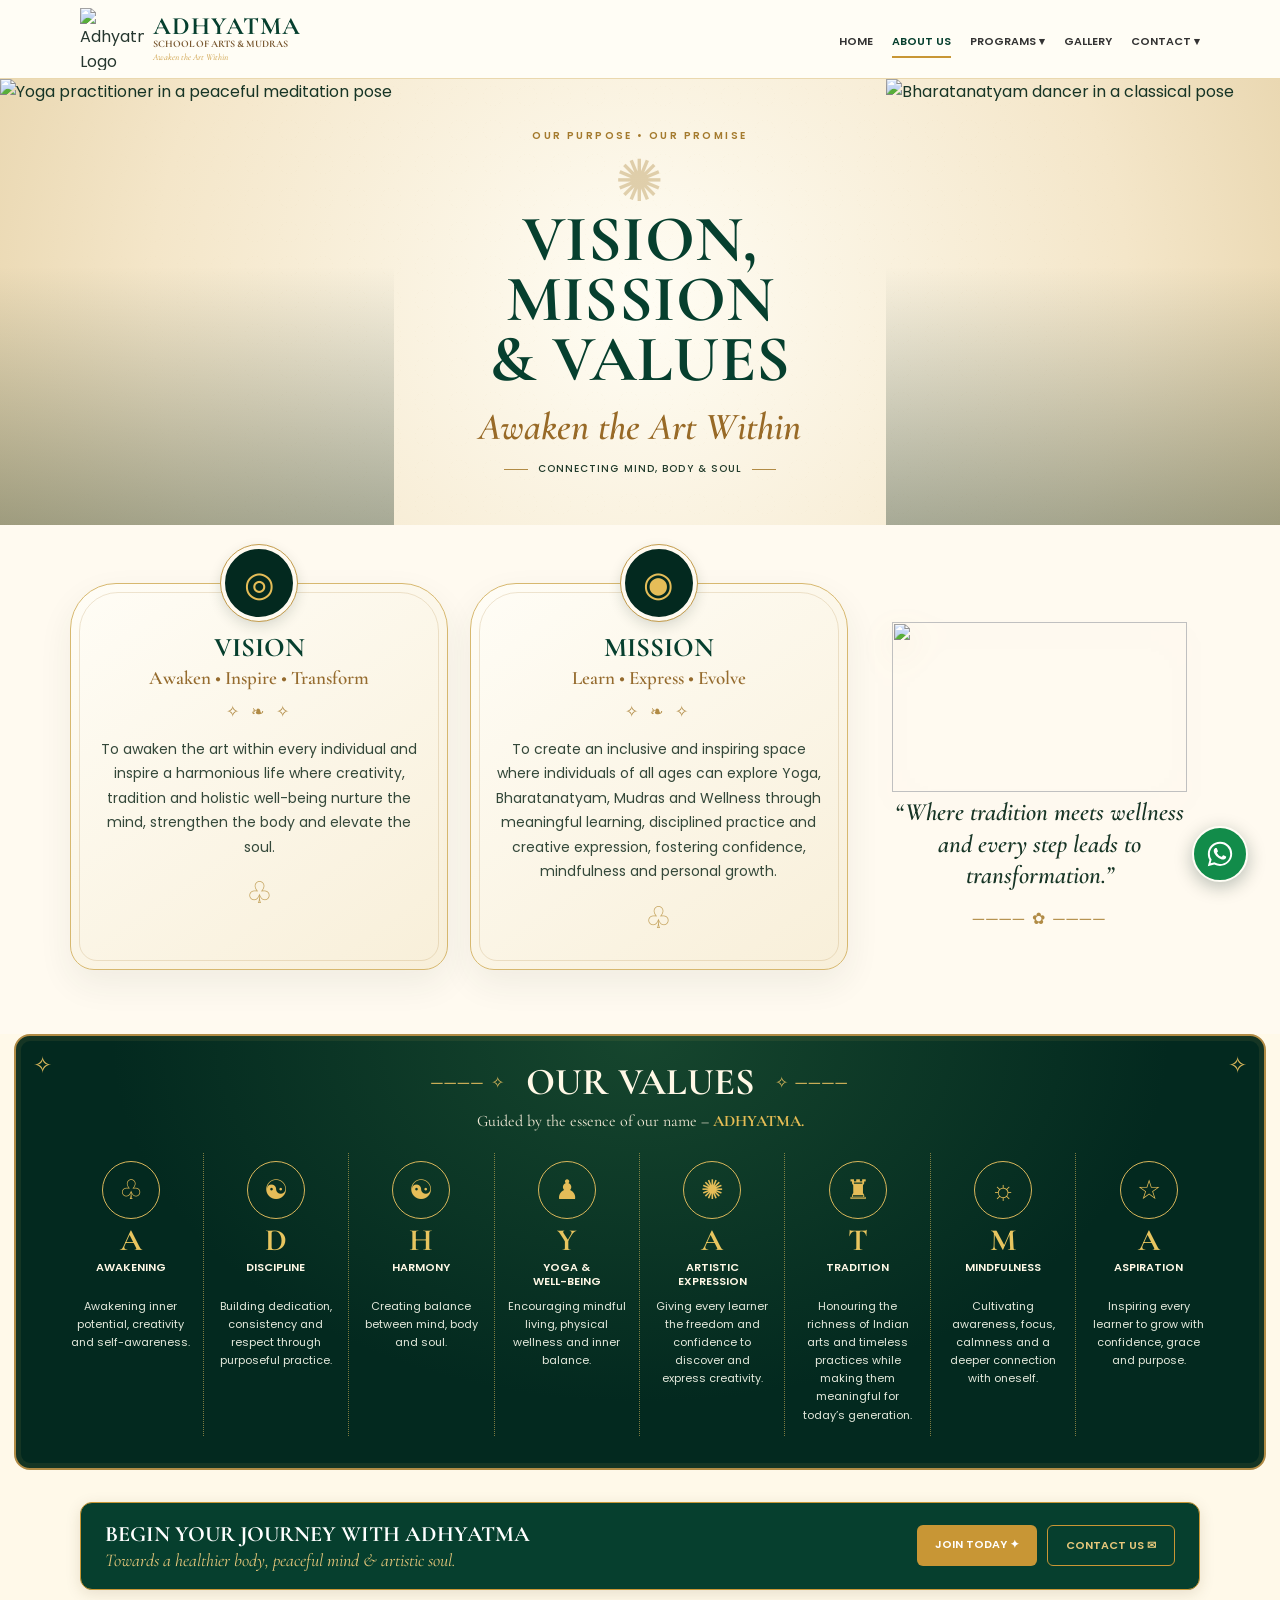
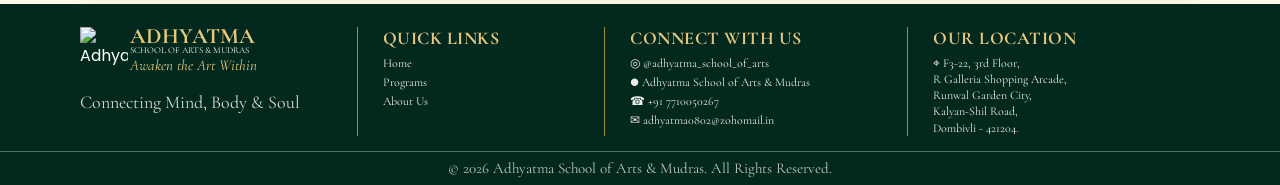
==== about.html @ d67752d2 "Add files via upload" ====
<!DOCTYPE html>
<html lang="en">

<head>
  <meta charset="UTF-8">
  <meta name="viewport" content="width=device-width, initial-scale=1.0">
  <meta name="description" content="Discover the vision, mission and values of Adhyatma School of Arts & Mudras.">
  <title>About Us | Adhyatma School of Arts &amp; Mudras</title>
  <link rel="preconnect" href="https://fonts.googleapis.com">
  <link rel="preconnect" href="https://fonts.gstatic.com" crossorigin>
  <link
    href="https://fonts.googleapis.com/css2?family=Cormorant+Garamond:wght@400;500;600;700&family=Poppins:wght@400;500;600;700&display=swap"
    rel="stylesheet">
  <link rel="stylesheet" href="style.css">
  <link rel="stylesheet" href="about.css">
</head>

<body>
  <!-- =====================================================
     HEADER
===================================================== -->
  <header class="header">
    <div class="container navbar">

      <a href="index.html#home" class="logo">
        <img src="images/adhyatma_logo.png" alt="Adhyatma Logo">

        <div class="logo-text">
          <h2>ADHYATMA</h2>
          <span>SCHOOL OF ARTS &amp; MUDRAS</span>
          <small>Awaken the Art Within</small>
        </div>
      </a>

      <button class="menu-btn" type="button" onclick="toggleMenu()" aria-label="Toggle menu" aria-expanded="false">
        ☰
      </button>

      <nav class="nav-links">

        <!-- HOME: no active class on About page -->
        <a href="index.html">HOME</a>

        <!-- ABOUT US: active page -->
        <a href="about.html" class="active" aria-current="page">
          ABOUT US
        </a>

        <div class="dropdown">
          <a href="index.html#programs" class="dropbtn" aria-haspopup="true">
            PROGRAMS ▾
          </a>

          <div class="dropdown-menu">
            <a href="yoga.html">YOGA</a>
            <a href="bharatanatyam.html">BHARATANATYAM</a>
            <a href="arts.html">ARTS</a>
            <a href="instruments.html">INSTRUMENTS</a>
          </div>
        </div>

        <a href="gallery.html">GALLERY</a>

        <div class="dropdown">
          <a href="index.html#programs" class="dropbtn" aria-haspopup="true">CONTACT ▾</a>
          <div class="dropdown-menu">
            <a href="https://wa.me/917710050267?text=Hello%20Adhyatma%20School%20of%20Arts%20%26%20Mudras%2C%20I%20would%20like%20to%20know%20more%20about%20your%20programs."
              target="_blank">WhatsApp</a>
            <a href="https://forms.gle/Y6gcfh5QdWSYf93k7" target="_blank">Register</a>
          </div>
        </div>
      </nav>
    </div>
  </header>


  <main class="about-page">
    <!-- Hero -->
    <section class="about-hero">
      <div class="hero-art hero-art-yoga">
        <img src="images/home-left-hero.png" alt="Yoga practitioner in a peaceful meditation pose">
      </div>
      <div class="hero-center">
        <span class="about-kicker">OUR PURPOSE • OUR PROMISE</span>
        <div class="hero-mandala" aria-hidden="true">✺</div>
        <h1>VISION, MISSION<br>&amp; VALUES</h1>
        <p class="hero-script">Awaken the Art Within</p>
        <div class="hero-subline"><span></span> CONNECTING MIND, BODY &amp; SOUL <span></span></div>
      </div>
      <div class="hero-art hero-art-dance">
        <img src="images/home-right-hero.png" alt="Bharatanatyam dancer in a classical pose">
      </div>
    </section>

    <!-- Vision and mission -->
    <section class="purpose-grid" aria-label="Our vision and mission">
      <article class="purpose-card">
        <div class="purpose-icon" aria-hidden="true">◎</div>
        <h2>VISION</h2>
        <p class="purpose-motto">Awaken • Inspire • Transform</p>
        <span class="tiny-flourish" aria-hidden="true">✧ ❧ ✧</span>
        <p>To awaken the art within every individual and inspire a harmonious life where creativity, tradition and
          holistic well-being nurture the mind, strengthen the body and elevate the soul.</p>
        <span class="card-lotus" aria-hidden="true">♧</span>
      </article>

      <article class="purpose-card">
        <div class="purpose-icon" aria-hidden="true">◉</div>
        <h2>MISSION</h2>
        <p class="purpose-motto">Learn • Express • Evolve</p>
        <span class="tiny-flourish" aria-hidden="true">✧ ❧ ✧</span>
        <p>To create an inclusive and inspiring space where individuals of all ages can explore Yoga, Bharatanatyam,
          Mudras and Wellness through meaningful learning, disciplined practice and creative expression, fostering
          confidence, mindfulness and personal growth.</p>
        <span class="card-lotus" aria-hidden="true">♧</span>
      </article>

      <aside class="purpose-quote">
        <img src="images/adhyatma_logo2.png" alt="" aria-hidden="true">
        <blockquote>“Where tradition meets wellness and every step leads to transformation.”</blockquote>
        <span class="quote-rule" aria-hidden="true">──── ✿ ────</span>
      </aside>
    </section>

    <!-- Values -->
    <section class="values-panel">
      <div class="values-heading">
        <span aria-hidden="true">──── ✧</span>
        <h2>OUR VALUES</h2>
        <span aria-hidden="true">✧ ────</span>
      </div>
      <p class="values-intro">Guided by the essence of our name – <strong>ADHYATMA.</strong></p>
      <div class="values-grid">
        <article class="value-item">
          <span class="value-symbol">♧</span>
          <h3>A</h3>
          <h4>AWAKENING</h4>
          <p>Awakening inner potential, creativity and self-awareness.</p>
        </article>
        <article class="value-item">
          <span class="value-symbol">☯</span>
          <h3>D</h3>
          <h4>DISCIPLINE</h4>
          <p>Building dedication, consistency and respect through purposeful practice.</p>
        </article>
        <article class="value-item">
          <span class="value-symbol">☯</span>
          <h3>H</h3>
          <h4>HARMONY</h4>
          <p>Creating balance between mind, body and soul.</p>
        </article>
        <article class="value-item">
          <span class="value-symbol">♟</span>
          <h3>Y</h3>
          <h4>YOGA &amp;<br> WELL-BEING</h4>
          <p>Encouraging mindful living, physical wellness and inner balance.</p>
        </article>
        <article class="value-item">
          <span class="value-symbol">✺</span>
          <h3>A</h3>
          <h4>ARTISTIC<br>EXPRESSION</h4>
          <p>Giving every learner the freedom and confidence to discover and express creativity.</p>
        </article>
        <article class="value-item">
          <span class="value-symbol">♜</span>
          <h3>T</h3>
          <h4>TRADITION</h4>
          <p>Honouring the richness of Indian arts and timeless practices while making them meaningful for today’s
            generation.</p>
        </article>
        <article class="value-item">
          <span class="value-symbol">☼</span>
          <h3>M</h3>
          <h4>MINDFULNESS</h4>
          <p>Cultivating awareness, focus, calmness and a deeper connection with oneself.</p>
        </article>
        <article class="value-item">
          <span class="value-symbol">☆</span>
          <h3>A</h3>
          <h4>ASPIRATION</h4>
          <p>Inspiring every learner to grow with confidence, grace and purpose.</p>
        </article>
      </div>
    </section>

    <!-- =====================================================
     CTA
===================================================== -->
    <section class="journey" id="contact">
      <div class="container journey-inner">
        <div>
          <h2>BEGIN YOUR JOURNEY WITH ADHYATMA</h2>
          <p>Towards a healthier body, peaceful mind &amp; artistic soul.</p>
        </div>
        <div class="journey-buttons">
          <a href="https://wa.me/917710050267?text=Hello%20Adhyatma%20School%20of%20Arts%20%26%20Mudras%2C%20I%20would%20like%20to%20know%20more%20about%20your%20programs."
            class="btn gold-btn" target="_blank" rel="noopener noreferrer">JOIN TODAY ✦</a>
          <a href="https://wa.me/917710050267?text=Hello%20Adhyatma%20School%20of%20Arts%20%26%20Mudras%2C%20I%20would%20like%20to%20know%20more%20about%20your%20programs."
            target="_blank" class="btn outline-gold">CONTACT US ✉</a>
        </div>
      </div>
    </section>
  </main>

  <footer>
    <div class="container footer-grid">
      <div class="footer-brand">
        <img src="images/adhyatma_logo.png" alt="Adhyatma Logo">
        <div>
          <strong>ADHYATMA</strong>
          <span>SCHOOL OF ARTS &amp; MUDRAS</span>
          <small>Awaken the Art Within</small>
        </div>
        <p>Connecting Mind, Body &amp; Soul</p>
      </div>

      <div class="footer-column">
        <h3>QUICK LINKS</h3>
        <a href="index.html#home">Home</a>
        <a href="index.html#programs">Programs</a>
        <a href="index.html#about">About Us</a>
      </div>

      <div class="footer-column">
        <h3>CONNECT WITH US</h3>
        <p>◎ @adhyatma_school_of_arts</p>
        <p>● Adhyatma School of Arts &amp; Mudras</p>
        <p>☎ +91 7710050267</p>
        <p>✉ adhyatma0802@zohomail.in</p>
      </div>

      <div class="footer-column location">
        <h3>OUR LOCATION</h3>
        <p>⌖ F3-22, 3rd Floor,<br>R Galleria Shopping Arcade,<br>Runwal Garden City,<br>Kalyan-Shil Road,<br>Dombivli -
          421204.</p>
      </div>
    </div>

    <div class="copyright">© 2026 Adhyatma School of Arts &amp; Mudras. All Rights Reserved.</div>
  </footer>
  <script>
    // Shared mobile menu behavior used by the main site.
    function toggleMenu() {
      const nav = document.querySelector('.nav-links');
      const button = document.querySelector('.menu-btn');
      const isOpen = nav.classList.toggle('show');
      button.setAttribute('aria-expanded', String(isOpen));
    }
    // Close the mobile menu after a navigation choice.
    document.querySelectorAll('.nav-links a').forEach(link => {
      link.addEventListener('click', () => {
        document.querySelector('.nav-links').classList.remove('show');
        document.querySelector('.menu-btn').setAttribute('aria-expanded', 'false');
      });
    });
  </script>
  <a class="whatsapp-float"
    href="https://wa.me/917710050267?text=Hello%20Adhyatma%20School%20of%20Arts%20%26%20Mudras%2C%20I%20would%20like%20to%20know%20more%20about%20your%20programs."
    target="_blank" rel="noopener noreferrer" aria-label="Chat with Adhyatma on WhatsApp"
    title="Chat with us on WhatsApp">
    <svg viewBox="0 0 32 32" aria-hidden="true" focusable="false">
      <path fill="currentColor"
        d="M16.02 3C8.86 3 3.04 8.78 3.04 15.9c0 2.27.6 4.49 1.74 6.44L3 29l6.86-1.79a13.1 13.1 0 0 0 6.16 1.54h.01c7.15 0 12.97-5.79 12.97-12.9A12.8 12.8 0 0 0 16.02 3zm0 23.55h-.01a10.9 10.9 0 0 1-5.55-1.51l-.4-.24-4.07 1.06 1.09-3.94-.26-.41a10.65 10.65 0 0 1-1.66-5.61c0-5.96 4.89-10.81 10.87-10.81 2.9 0 5.63 1.13 7.68 3.18a10.7 10.7 0 0 1 3.18 7.64c0 5.96-4.88 10.81-10.87 10.81zm5.97-8.1c-.33-.16-1.94-.95-2.24-1.06-.3-.11-.52-.16-.74.16-.22.33-.85 1.06-1.04 1.28-.19.22-.38.25-.71.08-.33-.16-1.4-.51-2.66-1.63-.98-.87-1.64-1.94-1.83-2.27-.19-.33-.02-.51.14-.67.15-.15.33-.38.49-.57.16-.19.22-.33.33-.55.11-.22.06-.41-.03-.57-.08-.16-.74-1.77-1.01-2.42-.27-.64-.54-.55-.74-.56h-.63c-.22 0-.57.08-.87.41-.3.33-1.14 1.11-1.14 2.71s1.17 3.14 1.33 3.36c.16.22 2.3 3.5 5.57 4.91.78.34 1.39.55 1.86.7.78.25 1.49.22 2.05.13.63-.09 1.94-.79 2.21-1.55.27-.76.27-1.41.19-1.55-.08-.14-.3-.22-.63-.38z" />
    </svg>
  </a>
</body>

</html>
---- style.css ----
/* =====================================================
   ADHYATMA WEBSITE — TARGET LAYOUT
   Pure HTML + CSS
===================================================== */

* {
    margin: 0;
    padding: 0;
    box-sizing: border-box;
}

html {
    scroll-behavior: smooth;
}

body {
    font-family: "Poppins", sans-serif;
    color: #26372f;
    background: #fff9e9;
}

img {
    max-width: 100%;
    display: block;
}

a {
    text-decoration: none;
    color: inherit;
}

:root {
    --green: #063f2e;
    --dark-green: #03291f;
    --gold: #c89635;
    --light-gold: #e6c77b;
    --cream: #fff9e9;
    --white: #fffdf5;
    --brown: #76552d;
    --red: #6e0c08;
}

.container {
    width: 92%;
    max-width: 1120px;
    margin: auto;
}

/* HEADER */
.header {
    background: #fffdf5;
    border-bottom: 1px solid #ead8ae;
    position: sticky;
    top: 0;
    z-index: 1000;
}

.navbar {
    min-height: 78px;
    display: flex;
    align-items: center;
    justify-content: space-between;
    gap: 18px;
}

.logo {
    display: flex;
    align-items: center;
    gap: 9px;
    min-width: 255px;
}

.logo img {
    width: 64px;
    height: 62px;
    object-fit: contain;
}

.logo h2 {
    color: var(--green);
    font-family: "Cormorant Garamond", serif;
    font-size: 25px;
    letter-spacing: 1px;
    line-height: .9;
}

.logo span {
    display: block;
    color: var(--brown);
    font-family: "Cormorant Garamond", serif;
    font-size: 10px;
    font-weight: 700;
}

.logo small {
    display: block;
    color: var(--gold);
    font-family: "Cormorant Garamond", serif;
    font-size: 9px;
    font-style: italic;
    margin-top: 2px;
}

.nav-links {
    display: flex;
    align-items: center;
    gap: 19px;
    font-size: 11px;
    font-weight: 600;
    white-space: nowrap;
}

.nav-links a {
    position: relative;
    padding: 29px 0 25px;
    color: #333;
    transition: .25s;
}

.nav-links a:hover,
.nav-links a.active {
    color: var(--green);
}

.nav-links a:not(.enquire)::after {
    content: "";
    position: absolute;
    left: 0;
    bottom: 17px;
    width: 0;
    height: 2px;
    background: var(--gold);
    transition: width .25s ease;
}

.nav-links a.active:not(.enquire)::after,
.nav-links a:hover:not(.enquire)::after {
    width: 100%;
}

/* DROPDOWN */
.dropdown {
    position: relative;
}

.dropdown>.dropbtn {
    display: block;
}

.dropdown-menu {
    position: absolute;
    top: 100%;
    left: 50%;
    transform: translateX(-50%);
    min-width: 180px;
    background: var(--white);
    border: 1px solid #ead8ae;
    border-radius: 0 0 8px 8px;
    box-shadow: 0 8px 20px rgba(0, 0, 0, .12);
    display: none;
    z-index: 2000;
}

.dropdown-menu a {
    display: block;
    padding: 11px 16px !important;
    color: #333 !important;
    font-size: 11px;
    border-bottom: 1px solid #eadfca;
}

.dropdown-menu a:last-child {
    border-bottom: 0;
}

.dropdown-menu a:hover {
    background: #fff9e9;
    color: var(--green) !important;
}

.dropdown-menu a::after {
    display: none !important;
}

.dropdown:hover .dropdown-menu,
.dropdown:focus-within .dropdown-menu {
    display: block;
}

.enquire {
    background: var(--green);
    color: #fff !important;
    padding: 12px 17px !important;
    border-radius: 6px;
}

.enquire:hover {
    background: #0b5940;
}

.menu-btn {
    display: none;
    background: var(--green);
    color: #fff;
    border: 0;
    font-size: 21px;
    padding: 7px 10px;
    border-radius: 5px;
    cursor: pointer;
}

/* Persistent WhatsApp contact shortcut, available while scrolling. */
.whatsapp-float {
    position: fixed;
    right: clamp(16px, 2.5vw, 32px);
    bottom: calc(18px + env(safe-area-inset-bottom, 0px));
    z-index: 900;
    display: grid;
    place-items: center;
    width: 56px;
    height: 56px;
    color: #fff;
    background: #128c4a;
    border: 2px solid #fffdf5;
    border-radius: 50%;
    box-shadow: 0 5px 18px rgba(0, 35, 24, .28);
    transition: transform .2s ease, background .2s ease, box-shadow .2s ease;
}

.whatsapp-float svg {
    display: block;
    width: 30px;
    height: 30px;
}

.whatsapp-float:hover,
.whatsapp-float:focus-visible {
    color: #fff;
    background: #075e36;
    transform: translateY(-3px);
    box-shadow: 0 8px 22px rgba(0, 35, 24, .34);
}

.whatsapp-float:focus-visible {
    outline: 3px solid var(--gold);
    outline-offset: 3px;
}

@media (max-width: 520px) {
    .whatsapp-float {
        right: 16px;
        bottom: calc(16px + env(safe-area-inset-bottom, 0px));
        width: 52px;
        height: 52px;
    }
}

/* HERO */
.hero {
    position: relative;
    overflow: hidden;
    background: radial-gradient(circle at center, #fffdf5 15%, #f9edcf 62%, #e8cb8b 100%);
}

.hero-content {
    width: 100%;
    min-height: 410px;
    display: grid;
    grid-template-columns: 27% 46% 27%;
    align-items: end;
}

.hero-image {
    height: 100%;
    display: flex;
    align-items: stretch;
    justify-content: center;
    overflow: hidden;
}

.hero-image img {
    width: 100%;
    height: 410px;
    object-fit: cover;
    /* Keep faces in frame when the side panels crop a portrait source. */
    object-position: center top;
}

.hero-text {
    text-align: center;
    align-self: center;
    padding: 0px 0px 0px;
    position: relative;
    z-index: 2;
}

.hero-logo {
    width: 135px;
    height: 130px;
    object-fit: contain;
    margin: 0 auto -3px;
}

.hero-text h1 {
    color: var(--green);
    font-family: "Cormorant Garamond", serif;
    font-size: clamp(50px, 5.6vw, 75px);
    line-height: .78;
    letter-spacing: 2px;
}

.hero-text h3 {
    color: var(--brown);
    font-family: "Cormorant Garamond", serif;
    font-size: 22px;
    margin-top: 8px;
}

.tagline {
    display: flex;
    justify-content: center;
    align-items: center;
    gap: 10px;
    margin: 12px 0 6px;
}

.tagline em {
    font-family: "Cormorant Garamond", serif;
    font-size: 23px;
}

.tagline span {
    color: var(--gold);
    font-size: 21px;
}

.connecting {
    display: flex;
    align-items: center;
    justify-content: center;
    gap: 8px;
    color: #39433d;
    font-family: "Cormorant Garamond", serif;
    font-weight: 700;
    font-size: 14px;
}

.connecting span {
    width: 42px;
    height: 1px;
    background: var(--gold);
}

.hero-text p {
    color: #555;
    font-family: "Cormorant Garamond", serif;
    font-size: 16px;
    line-height: 1.35;
    margin: 12px 0 18px;
}

.hero-buttons {
    display: flex;
    justify-content: center;
    gap: 14px;
}

.btn {
    display: inline-block;
    padding: 11px 18px;
    border-radius: 6px;
    font-size: 11px;
    font-weight: 600;
    transition: .25s;
}

.btn.primary {
    background: var(--green);
    color: #fff;
    border: 1px solid var(--green);
}

.btn.primary:hover {
    background: #0b5940;
    transform: translateY(-2px);
}

.btn.secondary {
    color: var(--green);
    background: rgba(255, 255, 255, .55);
    border: 1px solid var(--gold);
}

.btn.secondary:hover {
    background: #fff;
}

/* SECTION TITLES */
.section-title {
    display: flex;
    justify-content: center;
    align-items: center;
    gap: 13px;
    margin-bottom: 18px;
}

.section-title h2 {
    color: var(--green);
    font-family: "Cormorant Garamond", serif;
    font-size: 28px;
    line-height: 1;
}

.section-title span {
    color: var(--gold);
    font-size: 17px;
    letter-spacing: -3px;
}

.compact-title {
    margin-bottom: 3px;
}

/* PROGRAMS */
.programs {
    padding: 28px 0 14px;
    background: var(--white);
}

.program-grid {
    display: grid;
    grid-template-columns: repeat(4, 1fr);
    gap: 15px;
}

.program-card {
    overflow: hidden;
    border: 1px solid #dfc47e;
    border-radius: 13px;
    background: #fffdf6;
    box-shadow: 0 4px 15px rgba(76, 53, 19, .07);
    transition: .25s;
}

.program-card:hover {
    transform: translateY(-4px);
    box-shadow: 0 9px 22px rgba(76, 53, 19, .13);
}

.card-image {
    height: 105px;
    position: relative;
    overflow: hidden;
}

.card-image img {
    width: 100%;
    height: 100%;
    object-fit: cover;
    transition: .4s;
}

.program-card:hover .card-image img {
    transform: scale(1.04);
}

.card-icon {
    position: absolute;
    top: 9px;
    left: 9px;
    width: 39px;
    height: 39px;
    display: grid;
    place-items: center;
    border-radius: 50%;
    background: var(--green);
    color: var(--light-gold);
    border: 2px solid var(--gold);
    font-size: 17px;
}

.card-content {
    text-align: center;
    padding: 10px 8px 12px;
}

.card-content h3 {
    color: var(--green);
    font-family: "Cormorant Garamond", serif;
    font-size: 20px;
    margin-bottom: 4px;
}

.card-content p {
    color: #555;
    font-family: "Cormorant Garamond", serif;
    font-size: 12.5px;
    line-height: 1.3;
    min-height: 33px;
}

.card-content a {
    display: inline-block;
    margin-top: 6px;
    color: #684a29;
    font-family: "Cormorant Garamond", serif;
    font-size: 13px;
    font-weight: 700;
}

.card-content a:hover {
    color: var(--green);
}

/* FEATURE PANELS */
.feature-section {
    display: grid;
    grid-template-columns: 1fr 1fr;
}

.feature-panel {
    min-height: 225px;
    display: flex;
    overflow: hidden;
    justify-content: center;
    align-items: center;
    align-content: center;
}

.yoga-panel {
    background: var(--green);
    color: #fff;
}

.dance-panel {
    background: var(--red);
    color: #fff;
}

.feature-image {
    width: 38%;
    height: 225px;
    display: flex;
    align-items: flex-end;
    justify-content: center;
    flex-shrink: 0;
    overflow: hidden;
}

.feature-image img {
    width: 100%;
    height: 100%;
    object-fit: cover;
    /* Featured portraits are tall; anchor the crop at the top to protect heads. */
    object-position: center top;
}

.feature-content {
    padding: 10px 100px;
}

.feature-content h2 {
    color: var(--light-gold);
    font-family: "Cormorant Garamond", serif;
    font-size: 24px;
    line-height: 1.05;
    margin-bottom: 11px;
}

.feature-content ul {
    list-style: none;
    margin-bottom: 11px;
}

.feature-content li {
    font-family: "Cormorant Garamond", serif;
    font-size: 12px;
    line-height: 1.6;
}

.feature-content li::before {
    content: "✓";
    color: var(--light-gold);
    font-weight: 700;
    margin-right: 7px;
}

.feature-btn {
    display: inline-block;
    border: 1px solid var(--gold);
    color: var(--light-gold);
    padding: 7px 11px;
    border-radius: 5px;
    font-family: "Cormorant Garamond", serif;
    font-size: 11px;
    font-weight: 700;
}

.feature-btn:hover {
    background: rgba(255, 255, 255, .08);
}

/* STAGES */
.stages {
    background: #fff9e9;
    padding: 20px 0 17px;
    text-align: center;
}

.stage-subtitle {
    font-family: "Cormorant Garamond", serif;
    color: #444;
    font-size: 14px;
    margin-bottom: 13px;
}

.stage-grid {
    display: grid;
    grid-template-columns: repeat(4, 1fr);
    gap: 20px;
}

.stage-card {
    text-align: center;
}

.stage-photo {
    width: 115px;
    height: 115px;
    border-radius: 50%;
    overflow: hidden;
    border: 1px solid var(--gold);
    margin: 0 auto 5px;
    padding: 4px;
    background: #fff;
}

.stage-photo img {
    width: 100%;
    height: 100%;
    border-radius: 50%;
    object-fit: cover;
}

.stage-card h3 {
    color: #222;
    font-family: "Cormorant Garamond", serif;
    font-size: 19px;
}

.stage-card p {
    color: #444;
    font-family: "Cormorant Garamond", serif;
    font-size: 12px;
}

/* WHY CHOOSE */
.why-choose {
    border-top: 1px solid #dfc47e;
    border-bottom: 1px solid #dfc47e;
    background: #fffdf5;
    padding: 13px 0;
}

.why-choose h2 {
    text-align: center;
    color: var(--green);
    font-family: "Cormorant Garamond", serif;
    font-size: 20px;
    margin-bottom: 8px;
}

.why-grid {
    display: grid;
    grid-template-columns: repeat(4, 1fr);
}

.why-item {
    display: flex;
    align-items: center;
    justify-content: center;
    gap: 8px;
    min-height: 54px;
    border-right: 1px solid #dfc47e;
}

.why-item:last-child {
    border-right: 0;
}

.why-item img {
    width: 52px;
    height: 52px;
    border: 1px solid var(--green);
    border-radius: 50%;
    object-fit: cover;
    padding: 2px;
    background: #fffdf5;
    flex-shrink: 0;
}

.why-item p {
    font-family: "Cormorant Garamond", serif;
    font-size: 13px;
    color: #222;
    line-height: 1.1;
}

/* BENEFITS */
.benefits {
    background: #fffdf5;
    padding: 15px 0 17px;
    border-bottom: 1px solid #dfc47e;
}

.benefit-grid {
    display: grid;
    grid-template-columns: repeat(7, 1fr);
    gap: 8px;
}

.benefit-item {
    text-align: center;
    border-right: 1px solid #dfc47e;
    min-height: 65px;
}

.benefit-item:last-child {
    border-right: 0;
}

.benefit-item span {
    display: block;
    color: var(--green);
    font-size: 24px;
    margin-bottom: 3px;
}

.benefit-item p {
    color: #222;
    font-family: "Cormorant Garamond", serif;
    font-size: 12px;
    line-height: 1.08;
}

/* JOURNEY CTA */
.journey {
    padding: 14px 0;
    background: #fff9e9;
}

.journey-inner {
    border: 1px solid var(--gold);
    border-radius: 12px;
    background: var(--green);
    color: #fff;
    min-height: 88px;
    padding: 15px 24px;
    display: flex;
    align-items: center;
    justify-content: space-between;
    gap: 20px;
    box-shadow: 0 4px 15px rgba(76, 53, 19, .13);
}

.journey h2 {
    font-family: "Cormorant Garamond", serif;
    font-size: 22px;
}

.journey p {
    color: var(--light-gold);
    font-family: "Cormorant Garamond", serif;
    font-size: 18px;
    font-style: italic;
    margin-top: 2px;
}

.journey-buttons {
    display: flex;
    gap: 10px;
}

.gold-btn {
    background: var(--gold);
    color: #fff;
}

.outline-gold {
    color: var(--light-gold);
    border: 1px solid var(--gold);
}

/* FOOTER */
footer {
    background: var(--dark-green);
    color: #fff;
    padding: 23px 0 8px;
}

.footer-grid {
    display: grid;
    grid-template-columns: 1.25fr 1fr 1.25fr 1.2fr;
    gap: 25px;
}

.footer-brand {
    padding-right: 20px;
    border-right: 1px solid #a68b45;
}

.footer-brand>div {
    display: flex;
    flex-direction: column;
    margin-left: 50px;
    margin-top: -47px;
}

.footer-brand img {
    width: 48px;
    height: 48px;
    object-fit: contain;
}

.footer-brand strong {
    color: var(--light-gold);
    font-family: "Cormorant Garamond", serif;
    font-size: 22px;
    line-height: .8;
}

.footer-brand span {
    font-family: "Cormorant Garamond", serif;
    font-size: 9px;
}

.footer-brand small {
    color: var(--light-gold);
    font-family: "Cormorant Garamond", serif;
    font-size: 15px;
    font-style: italic;
}

.footer-brand p {
    margin-top: 17px;
    color: #d5d8ce;
    font-family: "Cormorant Garamond", serif;
    font-size: 18px;
}

.footer-column {
    padding-right: 15px;
    border-right: 1px solid #a68b45;
    display: flex;
    flex-direction: column;
    gap: 3px;
}

.footer-column:last-child {
    border-right: 0;
}

.footer-column h3 {
    color: var(--light-gold);
    font-family: "Cormorant Garamond", serif;
    font-size: 18px;
    letter-spacing: .5px;
    margin-bottom: 3px;
}

.footer-column a,
.footer-column p {
    color: #eee;
    font-family: "Cormorant Garamond", serif;
    font-size: 12px;
    line-height: 1.35;
}

.footer-column a:hover {
    color: var(--light-gold);
}

.location p {
    line-height: 1.35;
}

.copyright {
    text-align: center;
    border-top: 1px solid #526d61;
    margin-top: 15px;
    padding-top: 7px;
    color: #bfc7c0;
    font-family: "Cormorant Garamond", serif;
    font-size: 15px;
}

/* TABLET */
@media (max-width: 1050px) {
    .nav-links {
        gap: 12px;
        font-size: 10px;
    }

    .logo {
        min-width: 225px;
    }

    .logo img {
        width: 58px;
        height: 58px;
    }

    .hero-content {
        grid-template-columns: 25% 50% 25%;
    }

    .hero-image img {
        height: 365px;
    }

    .hero-text h1 {
        font-size: 58px;
    }

    .feature-section {
        grid-template-columns: 1fr;
    }

    .feature-panel {
        min-height: 220px;
    }

    .stage-grid {
        gap: 10px;
    }
}

/* MOBILE */
@media (max-width: 800px) {
    .navbar {
        min-height: 70px;
    }

    .menu-btn {
        display: block;
    }

    .nav-links {
        display: none;
        position: absolute;
        top: 70px;
        left: 0;
        width: 100%;
        padding: 12px 6%;
        background: var(--white);
        box-shadow: 0 8px 20px rgba(0, 0, 0, .1);
        flex-direction: column;
        align-items: stretch;
        gap: 0;
    }

    .nav-links.show {
        display: flex;
    }

    .nav-links a {
        padding: 12px 5px;
        border-bottom: 1px solid #eadfca;
    }

    .nav-links a:not(.enquire)::after {
        bottom: 4px;
    }

    .nav-links .enquire {
        margin-top: 8px;
        text-align: center;
    }

    .dropdown {
        width: 100%;
    }

    .dropdown-menu {
        position: static;
        transform: none;
        width: 100%;
        min-width: 0;
        border: 0;
        border-radius: 0;
        box-shadow: none;
        background: #fffdf5;
    }

    .dropdown:hover .dropdown-menu,
    .dropdown:focus-within .dropdown-menu {
        display: block;
    }

    .dropdown-menu a {
        padding: 10px 20px !important;
        font-size: 10px;
        border-bottom: 1px solid #eadfca;
    }

    .hero-content {
        grid-template-columns: repeat(2, minmax(0, 1fr));
        min-height: 0;
        align-items: stretch;
    }

    .hero-text {
        grid-row: 1;
        grid-column: 1 / -1;
        padding: 28px 10px 22px;
    }

    .hero-logo {
        width: 125px;
        height: 120px;
    }

    .hero-text h1 {
        font-size: 52px;
    }

    .hero-image {
        height: clamp(155px, 46vw, 240px);
    }

    .hero-image img {
        height: 100%;
        object-fit: cover;
        object-position: center top;
    }

    .left-image {
        grid-row: 2;
        grid-column: 1;
    }

    .right-image {
        grid-row: 2;
        grid-column: 2;
    }

    .desktop-only {
        display: none;
    }

    .program-grid {
        grid-template-columns: repeat(2, 1fr);
    }

    .feature-section {
        grid-template-columns: 1fr;
    }

    .feature-panel {
        min-height: 235px;
    }

    .feature-image {
        width: 38%;
        height: 235px;
    }

    .feature-content {
        padding: 18px 15px;
    }

    .feature-content h2 {
        font-size: 22px;
    }

    .stage-grid {
        grid-template-columns: repeat(2, 1fr);
        row-gap: 20px;
    }

    .why-grid {
        grid-template-columns: repeat(2, 1fr);
    }

    .why-item {
        flex-direction: column;
        align-items: center;
        justify-content: center;
        gap: 5px;
        min-width: 0;
        padding: 10px 8px;
    }

    .why-item img {
        width: 48px;
        height: 48px;
    }

    .why-item p {
        min-width: 0;
        max-width: 14ch;
        text-align: center;
    }

    .why-item:nth-child(2) {
        border-right: 0;
    }

    .why-item:nth-child(-n+2) {
        border-bottom: 1px solid #dfc47e;
    }

    .benefit-grid {
        grid-template-columns: repeat(4, 1fr);
        row-gap: 10px;
    }

    .benefit-item:nth-child(4) {
        border-right: 0;
    }

    .benefit-item:nth-child(5),
    .benefit-item:nth-child(6),
    .benefit-item:nth-child(7) {
        border-top: 1px solid #dfc47e;
        padding-top: 8px;
    }

    .about-content {
        grid-template-columns: 1fr;
        gap: 20px;
    }

    .journey-inner {
        flex-direction: column;
        text-align: center;
    }

    .footer-grid {
        grid-template-columns: repeat(2, 1fr);
    }

    .footer-brand {
        border-right: 1px solid #a68b45;
    }

    .footer-column:nth-child(2) {
        border-right: 0;
    }
}

/* SMALL MOBILE */
@media (max-width: 520px) {
    .container {
        width: 90%;
    }

    .logo {
        min-width: 0;
    }

    .logo img {
        width: 52px;
        height: 52px;
    }

    .logo h2 {
        font-size: 20px;
    }

    .logo span {
        font-size: 8px;
    }

    .logo small {
        font-size: 7px;
    }

    .card-image {
        height: clamp(150px, 45vw, 190px);
    }

    .hero-text h1 {
        font-size: 45px;
    }

    .hero-text h3 {
        font-size: 18px;
    }

    .tagline em {
        font-size: 20px;
    }

    .hero-text p {
        font-size: 15px;
    }

    .hero-buttons {
        flex-direction: column;
        width: 82%;
        margin: auto;
    }

    .program-grid {
        grid-template-columns: 1fr;
    }

    .feature-panel {
        min-height: 0;
        flex-direction: column;
    }

    .feature-image {
        width: 100%;
        height: clamp(190px, 56vw, 250px);
        flex: 0 0 auto;
    }

    .feature-content {
        width: 100%;
        padding: 22px clamp(20px, 7vw, 34px) 24px;
    }

    .dance-panel .feature-image {
        order: -1;
    }

    .feature-content h2 {
        font-size: clamp(20px, 5.4vw, 24px);
        line-height: 1.08;
    }

    .feature-content li {
        font-size: 14px;
    }

    .feature-btn {
        font-size: 11px;
        padding: 9px 12px;
    }

    .section-title h2 {
        font-size: 23px;
    }

    .stage-photo {
        width: 100px;
        height: 100px;
    }

    .benefit-grid {
        grid-template-columns: repeat(2, 1fr);
        column-gap: 10px;
        row-gap: 6px;
    }

    .benefit-item {
        display: flex;
        align-items: center;
        justify-content: flex-start;
        gap: 8px;
        min-width: 0;
        min-height: 68px;
        border-right: 0;
        border-bottom: 1px solid #dfc47e;
        padding: 8px 4px;
        text-align: left;
    }

    .benefit-item span {
        flex: 0 0 32px;
        width: 32px;
        margin: 0;
        font-size: 23px;
        text-align: center;
    }

    .benefit-item p {
        min-width: 0;
        font-size: 12px;
        line-height: 1.2;
    }

    .benefit-item:last-child {
        grid-column: 1 / -1;
        border-bottom: 0;
        justify-content: center;
    }

    .benefit-item:last-child p {
        flex: 0 1 auto;
    }

    .benefit-item:last-child span {
        flex-basis: 32px;
    }

    .footer-grid {
        grid-template-columns: 1fr;
    }

    .footer-brand,
    .footer-column {
        border-right: 0;
        border-bottom: 1px solid #a68b45;
        padding-bottom: 12px;
    }

    .journey h2 {
        font-size: 20px;
    }

    .journey p {
        font-size: 16px;
    }

    .journey-buttons {
        flex-direction: column;
        width: 100%;
    }
}

@media (max-width: 360px) {
    .why-grid {
        grid-template-columns: 1fr;
    }

    .why-item,
    .why-item:nth-child(2) {
        border-right: 0;
    }

    .why-item:not(:last-child) {
        border-bottom: 1px solid #dfc47e;
    }

    .benefit-grid {
        grid-template-columns: 1fr;
    }

    .benefit-item:last-child {
        grid-column: auto;
    }

    .hero-image {
        height: 145px;
    }

    .hero-text {
        padding-inline: 8px;
    }

    .hero-buttons {
        width: 94%;
    }
}

@media (max-width: 800px) {
    .header .navbar .nav-links a:not(.enquire)::after {
        left: 5px;
        bottom: 4px;
    }

    .header .navbar .nav-links a.active:not(.enquire)::after,
    .header .navbar .nav-links a:hover:not(.enquire)::after {
        width: 44px;
    }

    .nav-links .whatsapp-nav {
        align-self: flex-start;
        width: 44px;
        height: 44px;
        margin: 12px 0 4px;
        padding: 0 !important;
    }
}

/* Keep full-bleed sections from becoming oversized on 4K and ultra-wide screens. */
@media (min-width: 1800px) {
    .container {
        max-width: 1500px;
    }

    .hero-content {
        max-width: 2000px;
        margin-inline: auto;
    }

    .feature-section {
        max-width: 2400px;
        margin-inline: auto;
    }

    .feature-panel {
        min-height: clamp(320px, 20vw, 440px);
    }

    .feature-image {
        height: clamp(320px, 20vw, 440px);
    }

    .feature-content {
        padding: 24px clamp(24px, 3vw, 64px);
    }

    .feature-content h2 {
        font-size: clamp(26px, 1.55vw, 36px);
    }

    .feature-content li {
        font-size: clamp(14px, .72vw, 17px);
    }

    .yoga-hero,
    .bharat-hero,
    .arts-hero,
    .instrument-hero,
    .about-hero {
        max-width: 2200px;
        margin-inline: auto;
    }
}
---- about.css ----
/* ============================================================
   ADHYATMA — ABOUT PAGE
   Shared header, CTA and footer styling is inherited from style.css.
   These rules style only the About page content.
============================================================ */

.about-page {
  background: var(--cream, #fbf5e8);
  color: #173526;
  overflow: hidden;
}

/* HEADER */
.header {
  background: #fffdf5;
  border-bottom: 1px solid #ead8ae;
  position: sticky;
  top: 0;
  z-index: 1000;
}

.navbar {
  min-height: 78px;
  display: flex;
  align-items: center;
  justify-content: space-between;
  gap: 18px;
}

.logo {
  display: flex;
  align-items: center;
  gap: 9px;
  min-width: 255px;
}

.logo img {
  width: 64px;
  height: 62px;
  object-fit: contain;
}

.logo h2 {
  color: var(--green);
  font-family: "Cormorant Garamond", serif;
  font-size: 25px;
  letter-spacing: 1px;
  line-height: .9;
}

.logo span {
  display: block;
  color: var(--brown);
  font-family: "Cormorant Garamond", serif;
  font-size: 10px;
  font-weight: 700;
}

.logo small {
  display: block;
  color: var(--gold);
  font-family: "Cormorant Garamond", serif;
  font-size: 9px;
  font-style: italic;
  margin-top: 2px;
}

.nav-links {
  display: flex;
  align-items: center;
  gap: 19px;
  font-size: 11px;
  font-weight: 600;
  white-space: nowrap;
}

.nav-links a {
  position: relative;
  padding: 29px 0 25px;
  color: #333;
  transition: .25s;
}

.nav-links a:hover,
.nav-links a.active {
  color: var(--green);
}

.nav-links a:not(.enquire)::after {
  content: "";
  position: absolute;
  left: 0;
  bottom: 17px;
  width: 0;
  height: 2px;
  background: var(--gold);
  transition: width .25s ease;
}

.nav-links a.active:not(.enquire)::after,
.nav-links a:hover:not(.enquire)::after {
  width: 100%;
}

/* DROPDOWN */
.dropdown {
  position: relative;
}

.dropdown>.dropbtn {
  display: block;
}

.dropdown-menu {
  position: absolute;
  top: 100%;
  left: 50%;
  transform: translateX(-50%);
  min-width: 180px;
  background: var(--white);
  border: 1px solid #ead8ae;
  border-radius: 0 0 8px 8px;
  box-shadow: 0 8px 20px rgba(0, 0, 0, .12);
  display: none;
  z-index: 2000;
}

.dropdown-menu a {
  display: block;
  padding: 11px 16px !important;
  color: #333 !important;
  font-size: 11px;
  border-bottom: 1px solid #eadfca;
}

.dropdown-menu a:last-child {
  border-bottom: 0;
}

.dropdown-menu a:hover {
  background: #fff9e9;
  color: var(--green) !important;
}

.dropdown-menu a::after {
  display: none !important;
}

.dropdown:hover .dropdown-menu,
.dropdown:focus-within .dropdown-menu {
  display: block;
}

.enquire {
  background: var(--green);
  color: #fff !important;
  padding: 12px 17px !important;
  border-radius: 6px;
}

.enquire:hover {
  background: #0b5940;
}

.menu-btn {
  display: none;
  background: var(--green);
  color: #fff;
  border: 0;
  font-size: 21px;
  padding: 7px 10px;
  border-radius: 5px;
  cursor: pointer;
}


/* Hero: yoga and classical dance frame the central message */
.about-hero {
  display: grid;
  grid-template-columns: minmax(0, 1fr) minmax(360px, 1.25fr) minmax(0, 1fr);
  min-height: 390px;
  background: radial-gradient(circle at center, #fffdf4 0%, #f4e6c9 72%, #ead8b2 100%);
  position: relative;
  isolation: isolate;
}

.about-hero::after {
  content: "";
  position: absolute;
  inset: 0;
  z-index: -1;
  opacity: .22;
  background-image: radial-gradient(circle, transparent 40%, rgba(171, 130, 48, .16) 41%, transparent 42%);
  background-size: 34px 34px;
  mask-image: linear-gradient(90deg, transparent, #000 24%, #000 76%, transparent);
}

.hero-art {
  position: relative;
  min-height: 390px;
  overflow: hidden;
}

.hero-art::after {
  content: "";
  position: absolute;
  inset: 0;
  background: linear-gradient(0deg, rgba(12, 39, 25, .34), transparent 58%);
  pointer-events: none;
}

.hero-art img {
  width: 100%;
  height: 100%;
  display: block;
  object-fit: cover;
}

.hero-art-yoga img {
  object-position: center;
}

.hero-art-dance img {
  object-position: center;
}

.hero-center {
  display: flex;
  flex-direction: column;
  justify-content: center;
  align-items: center;
  text-align: center;
  padding: 48px 5%;
  position: relative;
}

.about-kicker {
  color: #a47a2d;
  font: 600 10px/1.7 Poppins, sans-serif;
  letter-spacing: 2.4px;
}

.hero-mandala {
  color: rgba(177, 139, 69, .38);
  font-size: 58px;
  line-height: 1;
  margin: 8px 0 0;
}

.hero-center h1 {
  color: var(--green, #123d2a);
  font: 700 clamp(42px, 5.1vw, 72px)/.92 "Cormorant Garamond", serif;
  letter-spacing: .4px;
  margin: 0;
}

.hero-script {
  color: #986a27;
  font: italic 600 clamp(25px, 3vw, 39px)/1.15 "Cormorant Garamond", serif;
  margin: 15px 0 12px;
}

.hero-subline {
  display: flex;
  align-items: center;
  justify-content: center;
  gap: 10px;
  color: #213b2b;
  font: 500 10px Poppins, sans-serif;
  letter-spacing: 1.1px;
  white-space: nowrap;
}

.hero-subline span {
  width: 24px;
  height: 1px;
  background: #b18b45;
}

/* Vision and mission cards */
.purpose-grid {
  display: grid;
  grid-template-columns: minmax(0, 1fr) minmax(0, 1fr) minmax(230px, .9fr);
  gap: 22px;
  align-items: stretch;
  padding: 58px 5.5% 64px;
  background: #fffaf0;
}

.purpose-card {
  text-align: center;
  padding: 40px 25px 28px;
  position: relative;
  border: 1px solid #d7b86f;
  border-radius: 46px 46px 24px 24px;
  background: linear-gradient(145deg, #fffdf6, #f8efd9);
  box-shadow: 0 14px 35px rgba(41, 53, 36, .07);
}

.purpose-card::before {
  content: "";
  position: absolute;
  inset: 8px;
  border: 1px solid rgba(177, 139, 69, .22);
  border-radius: 39px 39px 18px 18px;
  pointer-events: none;
}

.purpose-icon {
  display: grid;
  place-items: center;
  width: 76px;
  height: 76px;
  margin: -79px auto 12px;
  position: relative;
  z-index: 1;
  border-radius: 50%;
  border: 4px solid #fffaf0;
  outline: 1px solid #c59d4e;
  background: var(--dark-green, #073c29);
  color: #e5bd58;
  font-size: 35px;
  box-shadow: 0 5px 14px rgba(19, 46, 31, .16);
}

.purpose-card h2 {
  color: var(--green, #123d2a);
  font: 700 27px/1.1 "Cormorant Garamond", serif;
  margin: 8px 0 3px;
}

.purpose-motto {
  color: #956b2e;
  font: 600 19px "Cormorant Garamond", serif;
  margin: 0;
}

.tiny-flourish {
  display: block;
  color: #b18b45;
  letter-spacing: 4px;
  margin: 10px 0 13px;
}

.purpose-card>p:last-of-type {
  color: #34483a;
  font: 14px/1.75 Poppins, sans-serif;
  margin: 0;
  position: relative;
}

.card-lotus {
  display: block;
  color: #c5a45f;
  font-size: 30px;
  margin-top: 12px;
}

.purpose-quote {
  display: flex;
  flex-direction: column;
  justify-content: center;
  align-items: center;
  text-align: center;
  padding: 18px 12px;
}

.purpose-quote img {
  width: min(100%, 295px);
  height: 170px;
  object-fit: contain;
  margin-bottom: 5px;
  filter: drop-shadow(0 12px 16px rgba(161, 125, 53, .12));
}

.purpose-quote blockquote {
  color: #173526;
  font: italic 600 25px/1.25 "Cormorant Garamond", serif;
  max-width: 300px;
  margin: 0;
}

.quote-rule {
  color: #b18b45;
  letter-spacing: 2px;
  margin-top: 15px;
}

/* Values panel */
.values-panel {
  margin: 0 1.1% 18px;
  padding: 26px 3.3% 32px;
  color: #fff9e9;
  background:
    radial-gradient(ellipse at 50% 0%, rgba(38, 94, 58, .55), transparent 60%),
    var(--dark-green, #063b29);
  border: 2px solid #b18b45;
  border-radius: 16px;
  box-shadow: inset 0 0 0 5px rgba(220, 184, 94, .08);
  position: relative;
}

.values-panel::before,
.values-panel::after {
  content: "✧";
  position: absolute;
  color: #d9b65b;
  font-size: 23px;
  top: 12px;
}

.values-panel::before {
  left: 17px;
}

.values-panel::after {
  right: 17px;
}

.values-heading {
  display: flex;
  justify-content: center;
  align-items: center;
  gap: 20px;
  text-align: center;
}

.values-heading span {
  color: #d8b65b;
  letter-spacing: 2px;
}

.values-heading h2 {
  color: #fff8e6;
  font: 700 clamp(27px, 3vw, 38px)/1.1 "Cormorant Garamond", serif;
  margin: 0;
}

.values-intro {
  text-align: center;
  color: #f2ead7;
  font: 16px "Cormorant Garamond", serif;
  margin: 7px 0 22px;
}

.values-intro strong {
  color: #e6bd55;
}

.values-grid {
  display: grid;
  grid-template-columns: repeat(8, minmax(0, 1fr));
}

.value-item {
  text-align: center;
  padding: 8px 12px 12px;
  border-right: 1px dotted rgba(226, 190, 91, .55);
}

.value-item:last-child {
  border-right: 0;
}

.value-symbol {
  width: 58px;
  height: 58px;
  display: grid;
  place-items: center;
  margin: 0 auto 6px;
  border: 1px solid #d8b65b;
  border-radius: 50%;
  color: #e5bd58;
  font-size: 27px;
}

.value-item h3 {
  color: #e8c55f;
  font: 700 31px/1 "Cormorant Garamond", serif;
  margin: 3px 0 4px;
}

.value-item h4 {
  color: #fff8e6;
  font: 600 11px/1.3 Poppins, sans-serif;
  min-height: 29px;
  margin: 0 0 8px;
}

.value-item p {
  color: #e4e9dc;
  font: 11px/1.65 Poppins, sans-serif;
  margin: 0;
}

/* JOURNEY CTA */
.journey {
  padding: 14px 0;
  background: #fff9e9;
}

.journey-inner {
  border: 1px solid var(--gold);
  border-radius: 12px;
  background: var(--green);
  color: #fff;
  min-height: 88px;
  padding: 15px 24px;
  display: flex;
  align-items: center;
  justify-content: space-between;
  gap: 20px;
  box-shadow: 0 4px 15px rgba(76, 53, 19, .13);
}

.journey h2 {
  font-family: "Cormorant Garamond", serif;
  font-size: 22px;
}

.journey p {
  color: var(--light-gold);
  font-family: "Cormorant Garamond", serif;
  font-size: 18px;
  font-style: italic;
  margin-top: 2px;
}

.journey-buttons {
  display: flex;
  gap: 10px;
}

.gold-btn {
  background: var(--gold);
  color: #fff;
}

.outline-gold {
  color: var(--light-gold);
  border: 1px solid var(--gold);
}

@media (max-width: 1100px) {
  .purpose-grid {
    grid-template-columns: repeat(2, minmax(0, 1fr));
    gap: 30px 20px;
  }

  .purpose-quote {
    grid-column: 1 / -1;
    flex-direction: row;
    gap: 28px;
  }

  .purpose-quote img {
    width: 210px;
    height: 145px;
    margin: 0;
  }

  .values-grid {
    grid-template-columns: repeat(4, minmax(0, 1fr));
    row-gap: 20px;
  }

  .value-item:nth-child(4n) {
    border-right: 0;
  }

  .value-item:nth-child(n+5) {
    border-top: 1px solid rgba(226, 190, 91, .22);
    padding-top: 20px;
  }
}

@media (max-width: 760px) {
  .about-hero {
    --hero-image-overlap: clamp(20px, 6vw, 48px);
    --hero-image-half-overlap: clamp(10px, 3vw, 24px);
    --hero-image-height: calc(50vw * 557 / 422);
    display: block;
    padding-top: var(--hero-image-height);
  }

  .hero-art {
    min-height: 0;
    position: absolute;
    top: 0;
    height: var(--hero-image-height);
    overflow: visible;
  }

  .hero-art-yoga {
    grid-column: auto;
    grid-row: auto;
    left: 0;
    width: calc(50% + var(--hero-image-half-overlap));
    z-index: 1;
  }

  .hero-art-dance {
    grid-column: auto;
    grid-row: auto;
    left: calc(50% - var(--hero-image-half-overlap));
    width: calc(50% + var(--hero-image-half-overlap));
    z-index: 2;
  }

  .hero-art-yoga img,
  .hero-art-dance img {
    height: 100%;
    object-fit: cover;
    object-position: center top;
    filter: saturate(.9) contrast(.96) brightness(1.025);
  }

  .hero-art-yoga img {
    -webkit-mask-image: linear-gradient(to right, #000 calc(100% - var(--hero-image-overlap)), transparent 100%);
    mask-image: linear-gradient(to right, #000 calc(100% - var(--hero-image-overlap)), transparent 100%);
  }

  .hero-art-dance img {
    -webkit-mask-image: linear-gradient(to right, transparent 0, #000 var(--hero-image-overlap));
    mask-image: linear-gradient(to right, transparent 0, #000 var(--hero-image-overlap));
  }

  .hero-center {
    grid-column: auto;
    grid-row: auto;
    min-height: 285px;
    padding: 35px 6%;
  }

  .hero-center h1 {
    font-size: clamp(43px, 11vw, 62px);
  }

  .purpose-grid {
    grid-template-columns: 1fr;
    padding: 52px 7% 44px;
    gap: 48px;
  }

  .purpose-card {
    padding: 39px 24px 26px;
  }

  .purpose-quote {
    grid-column: auto;
    flex-direction: column;
    gap: 8px;
  }

  .purpose-quote img {
    width: 230px;
    height: 150px;
  }

  .values-panel {
    margin: 0 3% 16px;
    padding: 25px 4% 28px;
  }

  .values-heading {
    gap: 8px;
  }

  .values-heading span {
    font-size: 11px;
  }

  .values-grid {
    grid-template-columns: repeat(2, minmax(0, 1fr));
  }

  .value-item:nth-child(2n) {
    border-right: 0;
  }

  .value-item:nth-child(4n) {
    border-right: 0;
  }

  .value-item:nth-child(n+3) {
    border-top: 1px solid rgba(226, 190, 91, .22);
    padding-top: 18px;
  }

  .value-item:nth-child(n+5) {
    border-top: 1px solid rgba(226, 190, 91, .22);
  }

  .about-page .journey {
    margin: 16px 4% 20px;
  }
}

@media (max-width: 430px) {
  .hero-subline {
    font-size: 8px;
    letter-spacing: .5px;
    gap: 6px;
  }

  .hero-subline span {
    width: 14px;
  }

  .purpose-card h2 {
    font-size: 25px;
  }

  .purpose-card>p:last-of-type {
    font-size: 13px;
  }

  .values-heading span {
    display: none;
  }

  .values-grid {
    grid-template-columns: 1fr;
  }

  .value-item,
  .value-item:nth-child(4n),
  .value-item:nth-child(2n) {
    border-right: 0;
    border-bottom: 1px solid rgba(226, 190, 91, .25);
    padding: 17px 12px;
  }

  .value-item:last-child {
    border-bottom: 0;
  }

  .value-item h4 {
    min-height: 0;
  }
}

/* Keep the duplicated About header in sync with the shared mobile header. */
@media (max-width: 800px) {
  .navbar {
    min-height: 70px;
  }

  .menu-btn {
    display: block;
    flex: 0 0 auto;
  }

  .header .navbar .nav-links {
    display: none;
    position: absolute;
    top: 70px;
    left: 0;
    width: 100%;
    max-height: calc(100vh - 70px);
    overflow-y: auto;
    padding: 12px 6%;
    background: var(--white);
    box-shadow: 0 8px 20px rgba(0, 0, 0, .1);
    flex-direction: column;
    align-items: stretch;
    gap: 0;
  }

  .header .navbar .nav-links.show {
    display: flex;
  }

  .header .navbar .nav-links a {
    display: block;
    padding: 12px 5px;
    border-bottom: 1px solid #eadfca;
  }

  .header .navbar .nav-links .whatsapp-nav {
    align-self: flex-start;
    width: 44px;
    height: 44px;
    margin: 12px 0 4px;
    padding: 0 !important;
  }

  .header .navbar .dropdown {
    width: 100%;
  }

  .header .navbar .dropdown-menu {
    position: static;
    transform: none;
    width: 100%;
    min-width: 0;
    border: 0;
    border-radius: 0;
    box-shadow: none;
    background: #fffdf5;
  }

  /* Touch pointers can remain hovered after a tap; keep the submenu collapsed
     until keyboard focus enters it. */
  .header .navbar .dropdown:hover .dropdown-menu {
    display: none;
  }

  .header .navbar .dropdown:focus-within .dropdown-menu {
    display: block;
  }

  .header .navbar .dropdown-menu a {
    padding: 10px 20px !important;
    font-size: 10px;
  }
}

@media (min-width: 1800px) {
  .purpose-grid {
    max-width: 2200px;
    margin-inline: auto;
  }

  .values-panel {
    width: min(97.8%, 2200px);
    margin: 0 auto 18px;
  }
}
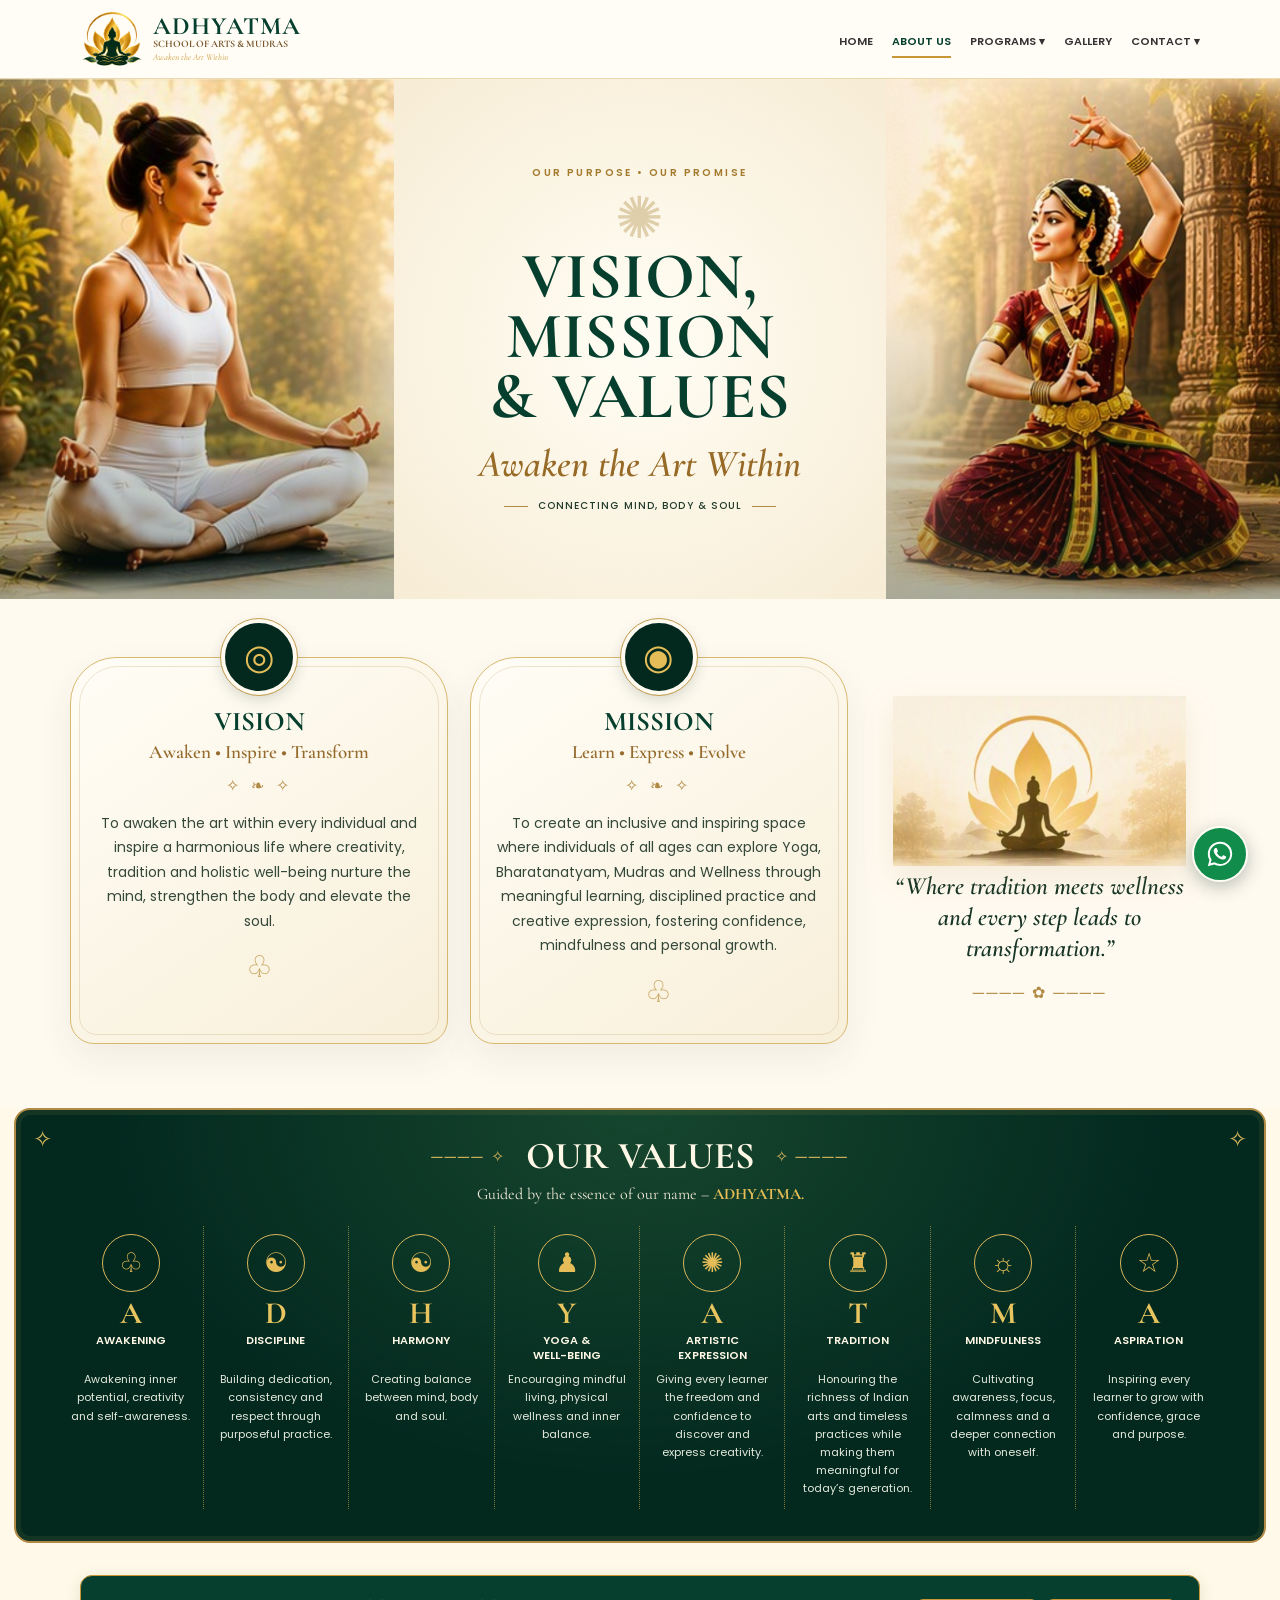
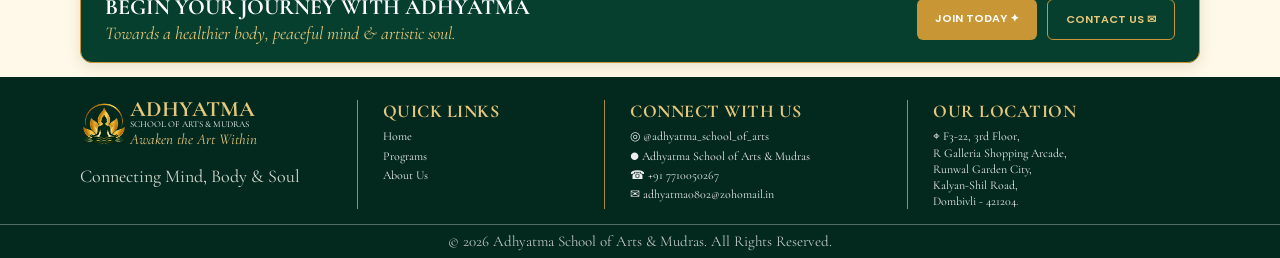
==== commit 2dfadfdf: "Add files via upload" ====
--- a/about.html
+++ b/about.html
@@ -22,7 +22,7 @@
   <header class="header">
     <div class="container navbar">
 
-      <a href="index.html#home" class="logo">
+      <a href="main.html#home" class="logo">
         <img src="images/adhyatma_logo.png" alt="Adhyatma Logo">
 
         <div class="logo-text">
@@ -39,7 +39,7 @@
       <nav class="nav-links">
 
         <!-- HOME: no active class on About page -->
-        <a href="index.html">HOME</a>
+        <a href="main.html">HOME</a>
 
         <!-- ABOUT US: active page -->
         <a href="about.html" class="active" aria-current="page">
@@ -47,7 +47,7 @@
         </a>
 
         <div class="dropdown">
-          <a href="index.html#programs" class="dropbtn" aria-haspopup="true">
+          <a href="main.html#programs" class="dropbtn" aria-haspopup="true">
             PROGRAMS ▾
           </a>
 
@@ -62,7 +62,7 @@
         <a href="gallery.html">GALLERY</a>
 
         <div class="dropdown">
-          <a href="index.html#programs" class="dropbtn" aria-haspopup="true">CONTACT ▾</a>
+          <a href="main.html#programs" class="dropbtn" aria-haspopup="true">CONTACT ▾</a>
           <div class="dropdown-menu">
             <a href="https://wa.me/917710050267?text=Hello%20Adhyatma%20School%20of%20Arts%20%26%20Mudras%2C%20I%20would%20like%20to%20know%20more%20about%20your%20programs."
               target="_blank">WhatsApp</a>
@@ -216,9 +216,9 @@
 
       <div class="footer-column">
         <h3>QUICK LINKS</h3>
-        <a href="index.html#home">Home</a>
-        <a href="index.html#programs">Programs</a>
-        <a href="index.html#about">About Us</a>
+        <a href="main.html#home">Home</a>
+        <a href="main.html#programs">Programs</a>
+        <a href="main.html#about">About Us</a>
       </div>
 
       <div class="footer-column">
